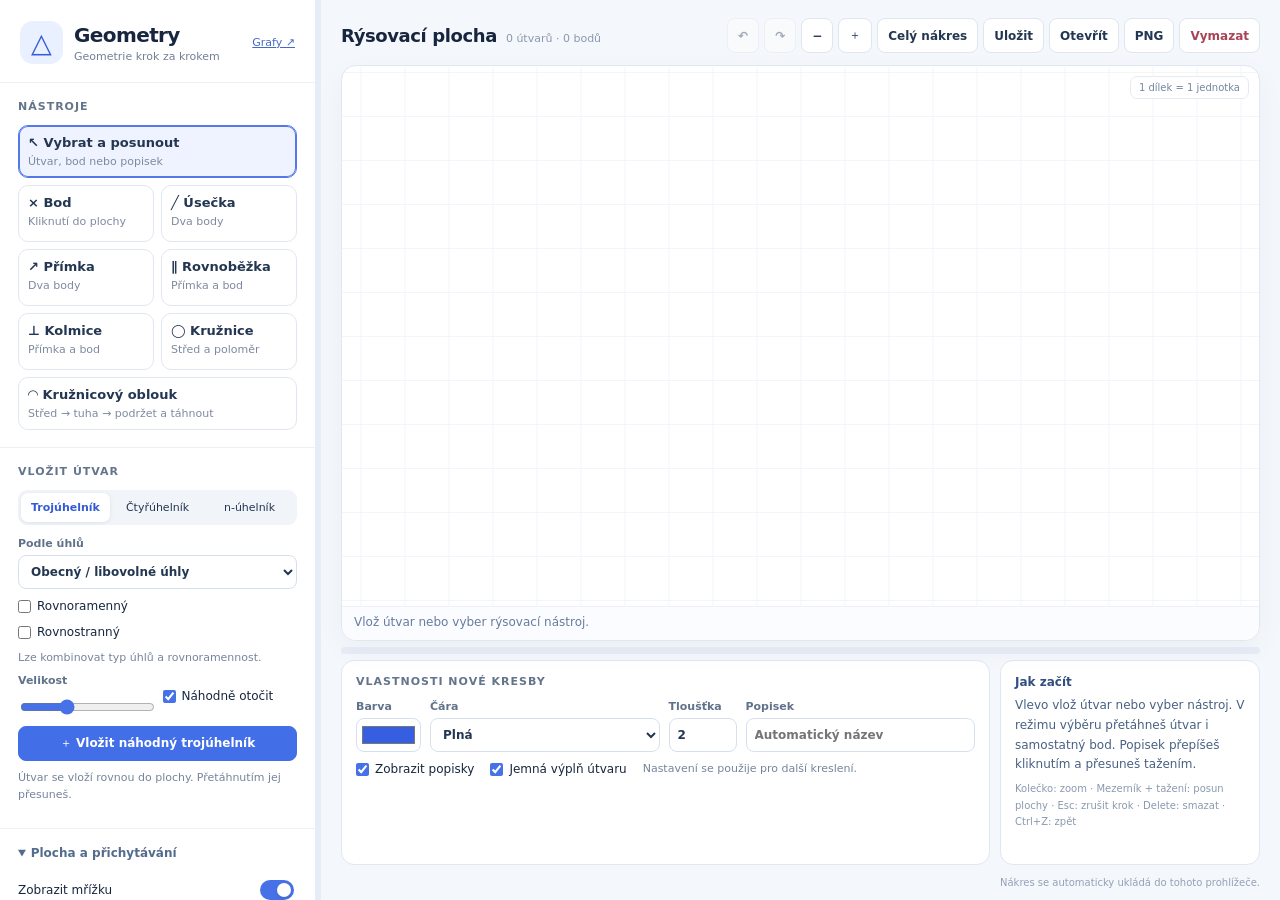
==== geometry/index.html @ 781edaae "Add Geometry drawing board with construction instruments and constrained shapes" ====
<!doctype html>
<html lang="cs">
<head>
  <meta charset="utf-8">
  <meta name="viewport" content="width=device-width, initial-scale=1, viewport-fit=cover">
  <meta name="theme-color" content="#f4f7fb">
  <title>Geometry – rýsovací plocha</title>
  <link rel="stylesheet" href="style.css">
</head>
<body>
<div id="app">
  <aside class="sidebar" aria-label="Rýsovací nástroje">
    <div class="brand"><div class="logo">△</div><div><h1>Geometry</h1><p>Geometrie krok za krokem</p></div><a href="../grafy/" title="Otevřít Grafy">Grafy ↗</a></div>
    <section class="section"><h2>Nástroje</h2>
      <div class="tools" id="tools">
        <button class="tool active wide" data-tool="select"><span>↖ Vybrat a posunout</span><small>Útvar, bod nebo popisek</small></button>
        <button class="tool" data-tool="point"><span>× Bod</span><small>Kliknutí do plochy</small></button>
        <button class="tool" data-tool="segment"><span>╱ Úsečka</span><small>Dva body</small></button>
        <button class="tool" data-tool="line"><span>↗ Přímka</span><small>Dva body</small></button>
        <button class="tool" data-tool="parallel"><span>∥ Rovnoběžka</span><small>Přímka a bod</small></button>
        <button class="tool" data-tool="perp"><span>⊥ Kolmice</span><small>Přímka a bod</small></button>
        <button class="tool" data-tool="circle"><span>◯ Kružnice</span><small>Střed a poloměr</small></button>
        <button class="tool wide" data-tool="arc"><span>◠ Kružnicový oblouk</span><small>Střed → tuha → podržet a táhnout</small></button>
      </div>
    </section>
    <section class="section"><h2>Vložit útvar</h2>
      <div class="tabs"><button data-family="triangle" class="active">Trojúhelník</button><button data-family="quad">Čtyřúhelník</button><button data-family="regular">n-úhelník</button></div>
      <div id="triangleOptions">
        <label class="field">Podle úhlů<select id="triangleAngle"><option value="any">Obecný / libovolné úhly</option><option value="acute">Ostroúhlý</option><option value="right">Pravoúhlý</option><option value="obtuse">Tupoúhlý</option></select></label>
        <label class="check"><input type="checkbox" id="isosceles"> Rovnoramenný</label>
        <label class="check"><input type="checkbox" id="equilateral"> Rovnostranný</label>
        <p class="hint" id="triangleHint">Lze kombinovat typ úhlů a rovnoramennost.</p>
      </div>
      <div id="quadOptions" hidden><label class="field">Typ čtyřúhelníku<select id="quadType"><option value="square">Čtverec</option><option value="rectangle">Obdélník</option><option value="parallelogram">Kosodélník</option><option value="rhombus">Kosočtverec</option><option value="kite">Deltoid</option><option value="trapezoid">Lichoběžník</option></select></label></div>
      <div id="regularOptions" hidden><label class="field">Počet vrcholů<input id="vertexCount" type="number" min="3" max="40" step="1" value="5"></label><p class="hint">Pravidelný mnohoúhelník, 3 až 40 vrcholů.</p></div>
      <div class="two"><label class="field">Velikost<input id="shapeScale" type="range" min="0.5" max="2" step="0.1" value="1"></label><label class="check"><input type="checkbox" id="rotateShape" checked> Náhodně otočit</label></div>
      <button id="insertShape" class="btn primary full">＋ Vložit náhodný trojúhelník</button>
      <p class="hint">Útvar se vloží rovnou do plochy. Přetáhnutím jej přesuneš.</p>
    </section>
    <details class="section" open><summary>Plocha a přichytávání</summary>
      <label class="toggle-row">Zobrazit mřížku<input class="toggle" id="showGrid" type="checkbox" checked></label>
      <label class="field inline">Velikost oka<input id="gridStep" type="number" min="0.1" max="10" step="0.1" value="1"></label>
      <label class="toggle-row">Přichytávat k mřížce<input class="toggle" id="snapGrid" type="checkbox" checked></label>
      <label class="toggle-row">K bodům a průsečíkům<input class="toggle" id="snapPoints" type="checkbox" checked></label>
      <label class="toggle-row">K dílům úseček<input class="toggle" id="snapParts" type="checkbox" checked></label>
      <div class="fractions" id="fractions"><label><input type="checkbox" value="2" checked> ½</label><label><input type="checkbox" value="3"> ⅓</label><label><input type="checkbox" value="4"> ¼</label><label><input type="checkbox" value="5"> ⅕</label><label><input type="checkbox" value="8"> ⅛</label></div>
      <label class="toggle-row">Pravítka a kružítko<input class="toggle" id="showInstruments" type="checkbox" checked></label>
      <label class="toggle-row">Automatické názvy konstrukcí<input class="toggle" id="autoNames" type="checkbox" checked></label>
      <p class="hint">Mřížku lze skrýt a přichytávání ponechat zapnuté. Při rýsování má existující bod přednost před mřížkou.</p>
    </details>
  </aside>
  <div class="splitter" id="sideSplitter" role="separator" aria-label="Šířka panelu" aria-orientation="vertical" tabindex="0"></div>
  <main class="workspace">
    <header class="topbar"><div><strong>Rýsovací plocha</strong><span class="muted" id="objectCount">Prázdná plocha</span></div><div class="actions"><button class="btn" id="undo" title="Zpět (Ctrl+Z)">↶</button><button class="btn" id="redo" title="Znovu (Ctrl+Y)">↷</button><button class="btn" id="zoomOut" title="Oddálit">−</button><button class="btn" id="zoomIn" title="Přiblížit">＋</button><button class="btn" id="fit">Celý nákres</button><button class="btn" id="save">Uložit</button><button class="btn" id="load">Otevřít</button><button class="btn" id="export">PNG</button><button class="btn danger" id="clear">Vymazat</button></div></header>
    <div class="plot-card"><div class="plot-shell" id="plotShell"><svg id="plot" xmlns="http://www.w3.org/2000/svg" role="img" aria-label="Interaktivní geometrická rýsovací plocha" tabindex="0"></svg><input id="inlineEdit" aria-label="Upravit popisek" hidden autocomplete="off"><div class="plot-coord" id="coords">1 dílek = 1 jednotka</div></div><div class="plot-status" id="status" role="status" aria-live="polite">Vlož útvar nebo vyber rýsovací nástroj.</div></div>
    <div class="bottom-splitter" id="bottomSplitter" role="separator" aria-label="Výška vlastností" aria-orientation="horizontal" tabindex="0"></div>
    <div class="bottom">
      <section class="properties"><div class="section-heading"><h2 id="selectionTitle">Vlastnosti nové kresby</h2><button class="btn small danger" id="delete" hidden>Smazat vybrané</button></div>
        <div class="property-grid"><label class="field">Barva<input id="color" type="color" value="#355fe0"></label><label class="field">Čára<select id="dash"><option value="solid">Plná</option><option value="dashed">Čárkovaná</option><option value="dashdot">Čerchovaná</option></select></label><label class="field">Tloušťka<input id="width" type="number" value="2" min="0.5" max="12" step="0.5"></label><label class="field">Popisek<input id="label" placeholder="Automatický název" maxlength="80" title="Dolní index zapíšeš podtržítkem, například t_a nebo S_a."></label></div>
        <div class="property-row"><label class="check"><input id="labelVisible" type="checkbox" checked> Zobrazit popisky</label><label class="check"><input id="fill" type="checkbox" checked> Jemná výplň útvaru</label><span id="selectionInfo" class="hint">Nastavení se použije pro další kreslení.</span></div>
        <div class="object-list" id="objectList" aria-label="Objekty na ploše"></div>
      </section>
      <aside class="help"><strong id="helpTitle">Jak začít</strong><p id="helpText">Vlevo vlož útvar nebo vyber nástroj. V režimu výběru přetáhneš útvar i samostatný bod. Popisek přepíšeš kliknutím a přesuneš tažením.</p><p class="keys">Kolečko: zoom · Mezerník + tažení: posun plochy · Esc: zrušit krok · Delete: smazat · Ctrl+Z: zpět</p><button class="btn small" id="cancel" hidden>Zrušit rozpracovanou konstrukci</button></aside>
    </div>
    <div class="footer-note">Nákres se automaticky ukládá do tohoto prohlížeče.</div>
  </main>
</div>
<input id="fileInput" type="file" accept="application/json,.json" hidden>
<dialog id="clearDialog"><h3>Vymazat celou plochu?</h3><p>Vymazání můžeš vrátit tlačítkem Zpět.</p><div class="actions"><button class="btn" id="clearCancel">Zrušit</button><button class="btn danger" id="clearConfirm">Vymazat</button></div></dialog>
<script src="core.js"></script><script src="app.js"></script>
</body>
</html>
---- geometry/style.css ----
:root{font-family:Inter,system-ui,-apple-system,"Segoe UI",Roboto,Arial,sans-serif;color:#17263e;background:#f4f7fb;font-synthesis:none}*{box-sizing:border-box}body{margin:0}button,input,select{font:inherit;color:#233652;color-scheme:light}button{cursor:pointer}button:disabled{opacity:.4;cursor:not-allowed}input,select{background:white}input[type=checkbox],input[type=range]{accent-color:#4772e7}a{color:#4569c4}#app{display:flex;height:100dvh;min-height:620px;overflow:hidden}.sidebar{width:var(--sidebar-width,315px);min-width:250px;background:#fff;overflow:auto;flex-shrink:0}.brand{padding:21px 20px 18px;border-bottom:1px solid #edf1f7;display:flex;align-items:center;gap:11px}.logo{display:grid;place-items:center;width:43px;height:43px;border-radius:13px;background:#e9f0ff;color:#345bd7;font-size:27px}.brand h1{margin:0;font-size:20px;letter-spacing:-.6px}.brand p{margin:3px 0 0;font-size:11px;color:#718096}.brand a{font-size:11px;margin-left:auto;white-space:nowrap}.section{padding:17px 18px;border-bottom:1px solid #edf1f7}h2{font-size:11px;letter-spacing:1px;text-transform:uppercase;color:#64758b;margin:0 0 12px;font-weight:780}.tools{display:grid;grid-template-columns:1fr 1fr;gap:7px}.tool{border:1px solid #e1e7f0;border-radius:10px;background:white;min-height:57px;padding:9px;display:flex;flex-direction:column;gap:5px;align-items:flex-start;text-align:left}.tool span{font-size:13px;font-weight:700}.tool small{font-size:11px;color:#7d8aa0}.tool:hover{background:#f8faff;border-color:#aebfe6}.tool.active{border-color:#5278ea;background:#eef3ff;box-shadow:inset 0 0 0 1px #5278ea}.wide{grid-column:1/-1}.tool.wide{min-height:48px}.tabs{display:flex;gap:3px;background:#f1f4f9;border-radius:9px;padding:3px;margin-bottom:12px}.tabs button{border:0;background:transparent;border-radius:7px;flex:1;padding:8px 2px;font-size:11px}.tabs button.active{background:white;color:#345bd7;box-shadow:0 1px 4px #102c5814;font-weight:700}.field{display:block;font-size:11px;color:#60728a;font-weight:650}.field input:not([type=range]),.field select{display:block;width:100%;margin-top:5px;border:1px solid #d6e0ec;padding:7px 8px;min-height:34px;border-radius:8px;font-size:12px}.field select{max-width:100%}.field input[type=color]{padding:3px;cursor:pointer}.field input[type=range]{width:100%;margin-top:12px}.check{display:flex;align-items:center;gap:6px;font-size:12px;line-height:1.5;margin:8px 0}.check input{margin:0}.check:has(input:disabled){opacity:.5}.hint{font-size:11px;color:#75849b;line-height:1.55;margin:8px 0}.two{display:grid;grid-template-columns:1fr 1fr;gap:10px;align-items:center}.btn{border:1px solid #dfe6ef;background:#fff;border-radius:8px;padding:8px 10px;font-size:12px;font-weight:650;min-height:34px}.btn:hover{border-color:#9db0cb;background:#f7faff}.btn.primary{background:#426ee8;color:white;border-color:#426ee8}.btn.danger{color:#a74457}.btn.small{font-size:11px;min-height:28px;padding:5px 8px}.full{width:100%;margin-top:8px}.toggle-row{display:flex;align-items:center;justify-content:space-between;gap:10px;padding:7px 0;font-size:12px}.toggle{appearance:none;cursor:pointer;width:34px;height:20px;border-radius:15px;background:#cad4e1;position:relative;flex-shrink:0}.toggle:before{content:"";position:absolute;top:3px;left:3px;background:white;width:14px;height:14px;border-radius:50%;box-shadow:0 1px 3px #0002}.toggle:checked{background:#4772e7}.toggle:checked:before{transform:translateX(14px)}.field.inline{display:flex;align-items:center;gap:15px}.field.inline input{width:75px;margin:0}.fractions{display:flex;justify-content:space-between;gap:3px;background:#f6f8fc;padding:7px;border-radius:8px;font-size:12px}.fractions label{display:flex;gap:2px;align-items:center}.fractions input{margin:0}summary{font-size:12px;font-weight:700;color:#536b8c;cursor:pointer;margin-bottom:10px}.workspace{flex:1;min-width:0;display:flex;flex-direction:column;padding:18px 20px 12px;gap:12px;overflow:hidden}.topbar{display:flex;align-items:center;justify-content:space-between;gap:9px;flex-wrap:wrap}.topbar strong{font-size:18px;letter-spacing:-.4px}.muted{color:#8a98ac;font-size:11px;margin-left:9px}.actions{display:flex;gap:5px;flex-wrap:wrap}.plot-card{flex:1;min-height:240px;position:relative;border:1px solid #dfe7f0;border-radius:15px;background:white;box-shadow:0 9px 30px #1c33550a;overflow:hidden;display:flex;flex-direction:column}.plot-shell{position:relative;flex:1;min-height:0;overflow:hidden}#plot{display:block;width:100%;height:100%;touch-action:none;cursor:crosshair;user-select:none}#plot.select{cursor:default}#plot [data-point]{cursor:grab}#plot [data-label]{cursor:move}#plot [data-edge],#plot [data-object]{cursor:pointer}#plot.pan,#plot.pan *{cursor:grab!important}#plot text{font-family:Cambria,Georgia,"Times New Roman",serif}.plot-status{background:#fbfcff;border-top:1px solid #edf1f7;padding:8px 12px;color:#667c9c;font-size:12px;min-height:34px}.plot-coord{position:absolute;right:10px;top:10px;pointer-events:none;background:#fffffff0;border:1px solid #e5eaf2;border-radius:7px;padding:5px 8px;color:#7385a0;font-size:10px}.bottom{display:flex;gap:10px;flex:0 0 var(--bottom-height,205px);min-height:145px;max-height:48vh}.properties,.help{background:white;border:1px solid #dfe7f0;border-radius:13px;padding:14px;overflow:auto}.properties{flex:1;min-width:0}.help{width:260px;flex-shrink:0;color:#486183}.help strong{display:block;font-size:12px;margin-bottom:7px;color:#304f80}.help p{font-size:12px;line-height:1.65;margin:6px 0}.help .keys{font-size:10px;color:#8a99af}.section-heading{display:flex;align-items:center;justify-content:space-between;gap:8px;margin-bottom:12px}.section-heading h2{margin:0}.property-grid{display:grid;grid-template-columns:65px 1fr 68px 1fr;gap:9px}.property-row{display:flex;align-items:center;gap:16px;flex-wrap:wrap}.property-row .hint{flex:1;min-width:110px}.object-list{display:flex;flex-wrap:wrap;gap:5px;margin-top:7px}.object-chip{font-size:11px;background:#f4f7fc;border:1px solid #e0e7f2;border-radius:6px;padding:5px 7px;color:#61738c;max-width:160px;overflow:hidden;text-overflow:ellipsis;white-space:nowrap}.object-chip.active{border-color:#6687e3;color:#3058bc;background:#edf3ff}.footer-note{font-size:10px;text-align:right;color:#94a1b5}.splitter{width:6px;flex:0 0 6px;background:#e7edf6;cursor:col-resize;touch-action:none}.splitter:hover,.bottom-splitter:hover{background:#87a4eb}.bottom-splitter{height:7px;flex:0 0 7px;background:#e7edf6;border-radius:5px;cursor:row-resize;touch-action:none;margin-top:-6px;margin-bottom:-6px}#inlineEdit{position:absolute;z-index:5;width:135px;max-width:80%;min-height:33px;padding:5px 8px;border:2px solid #5278ea;border-radius:7px;background:white;box-shadow:0 3px 16px #16387322;font-family:Cambria,Georgia,serif;font-size:17px;outline:0}dialog{border:1px solid #dce5f2;border-radius:16px;padding:23px;box-shadow:0 20px 80px #06172d38;max-width:calc(100% - 30px)}dialog::backdrop{background:#172d4d75}dialog h3{margin:0;font-size:18px}dialog p{font-size:12px;color:#72829a;margin:12px 0 18px}[hidden]{display:none!important}:focus-visible{outline:2px solid #426ee8;outline-offset:3px}
@media(max-width:1100px){.sidebar{width:280px}.workspace{padding:12px;gap:10px}.help{width:210px}.topbar strong{font-size:16px}.property-grid{grid-template-columns:55px 1fr 65px}.property-grid .field:last-child{grid-column:1/-1}.bottom{flex-basis:240px}}
@media(max-width:760px){#app{display:block;height:auto;min-height:100dvh;overflow:visible}.sidebar{width:auto!important;min-width:0;display:contents}.brand{padding:12px 15px}.brand p{display:none}.logo{height:34px;width:34px;font-size:23px}.brand h1{font-size:18px}.sidebar>.section{padding:12px 14px}.sidebar>.section:nth-child(2){position:sticky;top:0;z-index:3;background:#fff;box-shadow:0 3px 12px #17263e0a}.sidebar>.section:nth-child(2) h2{display:none}.tools{grid-template-columns:repeat(4,minmax(0,1fr));gap:5px}.tool,.tool.wide{grid-column:auto;min-height:42px;padding:7px 5px}.tool span{font-size:10px}.tool small{display:none}.sidebar>.section:nth-child(3){display:grid;grid-template-columns:1fr 1fr;gap:0 12px}.sidebar>.section:nth-child(3)>h2,.tabs{grid-column:1/-1}#triangleOptions,#quadOptions,#regularOptions{grid-column:1/-1}#triangleOptions{display:flex;gap:12px;align-items:center;flex-wrap:wrap}#triangleOptions .field{flex:1;min-width:160px}#triangleHint{width:100%;margin:0}.sidebar>.section:nth-child(3)>p{grid-column:1/-1}.sidebar details{margin:0}.toggle-row{display:inline-flex;width:calc(50% - 10px);margin-right:8px}.fractions{max-width:350px}.workspace{overflow:visible;padding:12px;gap:10px}.plot-card{height:58vh;min-height:360px;flex:none}.bottom{flex:none;min-height:0;max-height:none;flex-direction:column}.help{width:100%}.property-grid{grid-template-columns:55px 1fr 65px 1fr}.property-grid .field:last-child{grid-column:auto}.splitter,.bottom-splitter{display:none}.topbar .muted{display:none}.topbar .btn{padding:6px 8px;font-size:11px;min-height:30px}.footer-note{margin-top:8px}}
@media(max-width:430px){.property-grid{grid-template-columns:55px 1fr 65px}.property-grid .field:last-child{grid-column:1/-1}.toggle-row{width:100%;margin-right:0}.plot-status{font-size:11px}.property-row{gap:3px 12px}.section>.two{grid-column:1/-1}}
@media(max-width:760px){#app{display:flex;flex-direction:column}.workspace{display:contents}.brand{order:0}.sidebar>.section:nth-child(2){order:1}.sidebar>.section:nth-child(3){order:2}.topbar{order:3;margin:12px}.plot-card{order:4;margin:0 12px}.bottom{order:5;margin:12px}.sidebar>details{order:6}.footer-note{order:7;padding:0 12px 12px}}
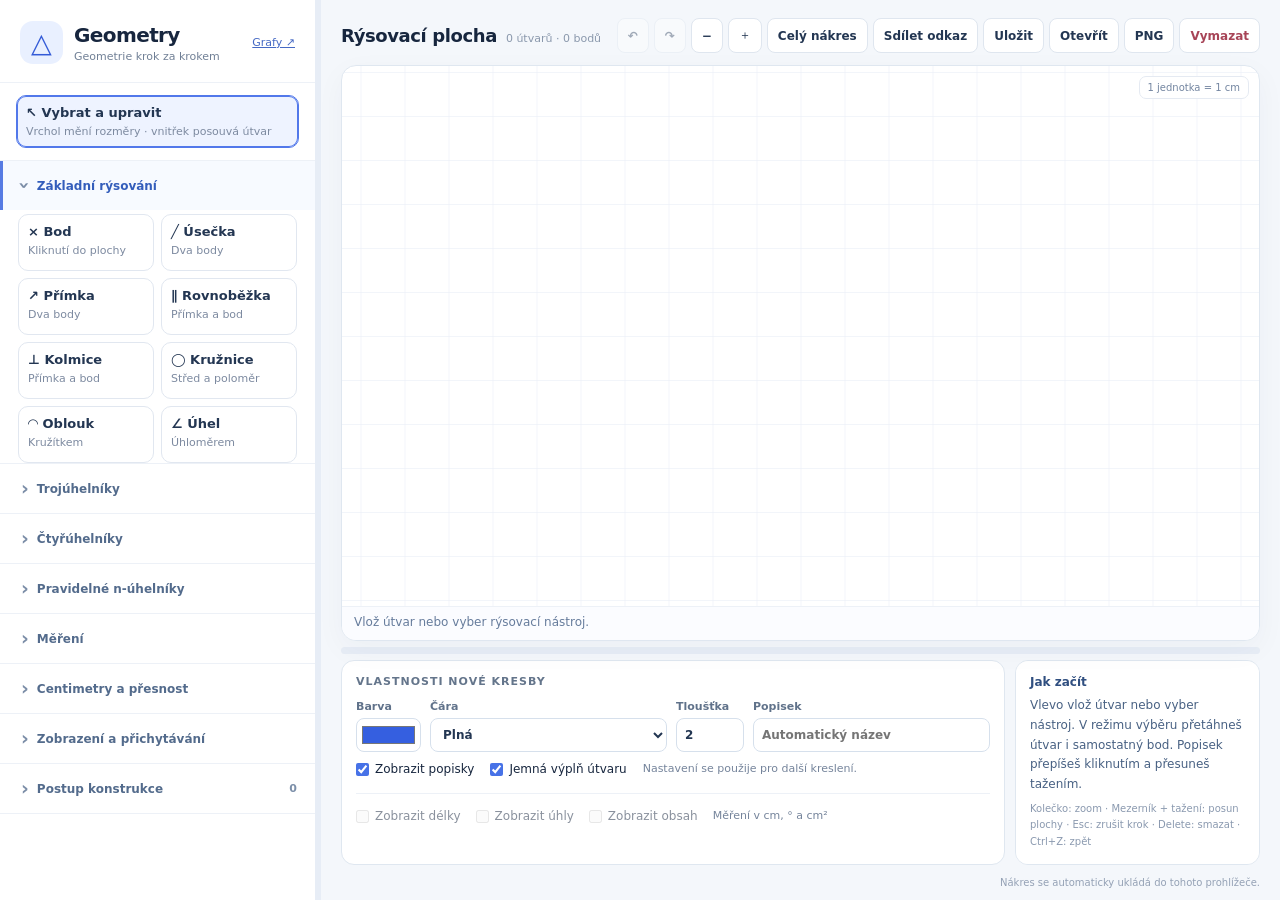
==== commit 60a0c48c: "Expand Geometry with collapsible tools, constrained resizing, protractor, measurements and shareable" ====
--- a/geometry/index.html
+++ b/geometry/index.html
@@ -5,59 +5,39 @@
   <meta name="viewport" content="width=device-width, initial-scale=1, viewport-fit=cover">
   <meta name="theme-color" content="#f4f7fb">
   <title>Geometry – rýsovací plocha</title>
-  <link rel="stylesheet" href="style.css">
+  <link rel="stylesheet" href="style.css?v=2">
 </head>
 <body>
 <div id="app">
   <aside class="sidebar" aria-label="Rýsovací nástroje">
     <div class="brand"><div class="logo">△</div><div><h1>Geometry</h1><p>Geometrie krok za krokem</p></div><a href="../grafy/" title="Otevřít Grafy">Grafy ↗</a></div>
-    <section class="section"><h2>Nástroje</h2>
-      <div class="tools" id="tools">
-        <button class="tool active wide" data-tool="select"><span>↖ Vybrat a posunout</span><small>Útvar, bod nebo popisek</small></button>
-        <button class="tool" data-tool="point"><span>× Bod</span><small>Kliknutí do plochy</small></button>
-        <button class="tool" data-tool="segment"><span>╱ Úsečka</span><small>Dva body</small></button>
-        <button class="tool" data-tool="line"><span>↗ Přímka</span><small>Dva body</small></button>
-        <button class="tool" data-tool="parallel"><span>∥ Rovnoběžka</span><small>Přímka a bod</small></button>
-        <button class="tool" data-tool="perp"><span>⊥ Kolmice</span><small>Přímka a bod</small></button>
-        <button class="tool" data-tool="circle"><span>◯ Kružnice</span><small>Střed a poloměr</small></button>
-        <button class="tool wide" data-tool="arc"><span>◠ Kružnicový oblouk</span><small>Střed → tuha → podržet a táhnout</small></button>
-      </div>
-    </section>
-    <section class="section"><h2>Vložit útvar</h2>
-      <div class="tabs"><button data-family="triangle" class="active">Trojúhelník</button><button data-family="quad">Čtyřúhelník</button><button data-family="regular">n-úhelník</button></div>
-      <div id="triangleOptions">
-        <label class="field">Podle úhlů<select id="triangleAngle"><option value="any">Obecný / libovolné úhly</option><option value="acute">Ostroúhlý</option><option value="right">Pravoúhlý</option><option value="obtuse">Tupoúhlý</option></select></label>
-        <label class="check"><input type="checkbox" id="isosceles"> Rovnoramenný</label>
-        <label class="check"><input type="checkbox" id="equilateral"> Rovnostranný</label>
-        <p class="hint" id="triangleHint">Lze kombinovat typ úhlů a rovnoramennost.</p>
-      </div>
-      <div id="quadOptions" hidden><label class="field">Typ čtyřúhelníku<select id="quadType"><option value="square">Čtverec</option><option value="rectangle">Obdélník</option><option value="parallelogram">Kosodélník</option><option value="rhombus">Kosočtverec</option><option value="kite">Deltoid</option><option value="trapezoid">Lichoběžník</option></select></label></div>
-      <div id="regularOptions" hidden><label class="field">Počet vrcholů<input id="vertexCount" type="number" min="3" max="40" step="1" value="5"></label><p class="hint">Pravidelný mnohoúhelník, 3 až 40 vrcholů.</p></div>
-      <div class="two"><label class="field">Velikost<input id="shapeScale" type="range" min="0.5" max="2" step="0.1" value="1"></label><label class="check"><input type="checkbox" id="rotateShape" checked> Náhodně otočit</label></div>
-      <button id="insertShape" class="btn primary full">＋ Vložit náhodný trojúhelník</button>
-      <p class="hint">Útvar se vloží rovnou do plochy. Přetáhnutím jej přesuneš.</p>
-    </section>
-    <details class="section" open><summary>Plocha a přichytávání</summary>
-      <label class="toggle-row">Zobrazit mřížku<input class="toggle" id="showGrid" type="checkbox" checked></label>
-      <label class="field inline">Velikost oka<input id="gridStep" type="number" min="0.1" max="10" step="0.1" value="1"></label>
-      <label class="toggle-row">Přichytávat k mřížce<input class="toggle" id="snapGrid" type="checkbox" checked></label>
-      <label class="toggle-row">K bodům a průsečíkům<input class="toggle" id="snapPoints" type="checkbox" checked></label>
-      <label class="toggle-row">K dílům úseček<input class="toggle" id="snapParts" type="checkbox" checked></label>
-      <div class="fractions" id="fractions"><label><input type="checkbox" value="2" checked> ½</label><label><input type="checkbox" value="3"> ⅓</label><label><input type="checkbox" value="4"> ¼</label><label><input type="checkbox" value="5"> ⅕</label><label><input type="checkbox" value="8"> ⅛</label></div>
-      <label class="toggle-row">Pravítka a kružítko<input class="toggle" id="showInstruments" type="checkbox" checked></label>
-      <label class="toggle-row">Automatické názvy konstrukcí<input class="toggle" id="autoNames" type="checkbox" checked></label>
-      <p class="hint">Mřížku lze skrýt a přichytávání ponechat zapnuté. Při rýsování má existující bod přednost před mřížkou.</p>
-    </details>
+    <div class="section select-section"><button class="tool active wide full" data-tool="select"><span>↖ Vybrat a upravit</span><small>Vrchol mění rozměry · vnitřek posouvá útvar</small></button></div>
+    <details class="section accordion" id="basicSection" open><summary>Základní rýsování</summary><div class="tools" id="tools">
+      <button class="tool" data-tool="point"><span>× Bod</span><small>Kliknutí do plochy</small></button><button class="tool" data-tool="segment"><span>╱ Úsečka</span><small>Dva body</small></button>
+      <button class="tool" data-tool="line"><span>↗ Přímka</span><small>Dva body</small></button><button class="tool" data-tool="parallel"><span>∥ Rovnoběžka</span><small>Přímka a bod</small></button>
+      <button class="tool" data-tool="perp"><span>⊥ Kolmice</span><small>Přímka a bod</small></button><button class="tool" data-tool="circle"><span>◯ Kružnice</span><small>Střed a poloměr</small></button>
+      <button class="tool" data-tool="arc"><span>◠ Oblouk</span><small>Kružítkem</small></button><button class="tool" data-tool="angle"><span>∠ Úhel</span><small>Úhloměrem</small></button>
+    </div><div id="segmentOptions" class="tool-options" hidden><label class="field">Délka úsečky<select id="segmentMode"><option value="free">Volná – délku volím myší</option><option value="fixed">Pevná – zadám počet cm</option></select></label><label class="field" id="segmentLengthField" hidden>Pevná délka (cm)<input id="segmentLength" type="number" min="0.1" max="1000" step="0.1" value="5"></label></div>
+    <div id="angleOptions" class="tool-options" hidden><label class="check"><input type="checkbox" id="angleFixed"> Zadat přesnou velikost úhlu</label><label class="field">Velikost úhlu (°)<input id="angleValue" type="number" min="0" max="180" step="1" value="60"></label><label class="field">Strana úhloměru<select id="angleSide"><option value="-1">Nad prvním ramenem</option><option value="1">Pod prvním ramenem</option></select></label></div></details>
+    <details class="section accordion" id="triangleSection"><summary>Trojúhelníky</summary><div id="triangleOptions"><label class="field">Podle úhlů<select id="triangleAngle"><option value="any">Obecný / libovolné úhly</option><option value="acute">Ostroúhlý</option><option value="right">Pravoúhlý</option><option value="obtuse">Tupoúhlý</option></select></label><label class="check"><input type="checkbox" id="isosceles"> Rovnoramenný</label><label class="check"><input type="checkbox" id="equilateral"> Rovnostranný</label><p class="hint" id="triangleHint">Lze kombinovat typ úhlů a rovnoramennost.</p></div><button id="insertShape" data-insert="triangle" class="btn primary full">＋ Vložit trojúhelník</button></details>
+    <details class="section accordion" id="quadSection"><summary>Čtyřúhelníky</summary><label class="field">Typ čtyřúhelníku<select id="quadType"><option value="square">Čtverec</option><option value="rectangle">Obdélník</option><option value="parallelogram">Kosodélník</option><option value="rhombus">Kosočtverec</option><option value="kite">Deltoid</option></select></label><button data-insert="quad" class="btn primary full">＋ Vložit čtyřúhelník</button><details class="nested" id="trapezoidSection"><summary>Lichoběžníky</summary><label class="field">Typ lichoběžníku<select id="trapezoidType"><option value="trapezoid">Obecný lichoběžník</option><option value="trapezoid-isosceles">Rovnoramenný lichoběžník</option><option value="trapezoid-right">Pravoúhlý lichoběžník</option></select></label><button data-insert="trapezoid" class="btn primary full">＋ Vložit lichoběžník</button></details></details>
+    <details class="section accordion" id="regularSection"><summary>Pravidelné n-úhelníky</summary><label class="field">Počet vrcholů<input id="vertexCount" type="number" min="3" max="40" step="1" value="5"></label><button data-insert="regular" class="btn primary full">＋ Vložit pravidelný n-úhelník</button></details>
+    <details class="section accordion" id="measureSection"><summary>Měření</summary><div class="tools"><button class="tool" data-tool="measureLength"><span>↔ Délka</span><small>Úsečka nebo dva body</small></button><button class="tool" data-tool="measureAngle"><span>∠ Velikost úhlu</span><small>Tři body: A, vrchol, B</small></button><button class="tool wide" data-tool="measureArea"><span>▱ Obsah</span><small>Klikni na uzavřený útvar</small></button></div></details>
+    <details class="section accordion" id="precisionSection"><summary>Centimetry a přesnost</summary><p class="hint">1 jednotka nákresu = 1 cm. Velikost na obrazovce závisí na přiblížení.</p><label class="field">Velikost oka mřížky<select id="gridStep"><option value="0.1">1 mm (0,1 cm)</option><option value="0.5">5 mm (0,5 cm)</option><option value="1" selected>1 cm</option><option value="2">2 cm</option><option value="5">5 cm</option></select></label><label class="check"><input id="snapLength" type="checkbox" checked> Délku při kreslení zaokrouhlovat</label><p class="hint">Existující bod nebo mřížka má přednost. Pro krok délky při volném tažení vypni přichytávání k mřížce.</p><label class="field">Krok délky<select id="lengthStep"><option value="0.1">1 mm</option><option value="0.5">5 mm</option><option value="1">1 cm</option></select></label><label class="field">Krok úhloměru<select id="angleStep"><option value="1">1°</option><option value="5">5°</option><option value="10">10°</option><option value="15">15°</option></select></label><div class="two"><label class="field">Počáteční velikost útvaru<input id="shapeScale" type="range" min="0.5" max="2" step="0.1" value="1"></label><label class="check"><input type="checkbox" id="rotateShape" checked> Náhodně otočit</label></div></details>
+    <details class="section accordion" id="displaySection"><summary>Zobrazení a přichytávání</summary><label class="toggle-row">Zobrazit mřížku<input class="toggle" id="showGrid" type="checkbox" checked></label><label class="toggle-row">Přichytávat k mřížce<input class="toggle" id="snapGrid" type="checkbox" checked></label><label class="toggle-row">K bodům a průsečíkům<input class="toggle" id="snapPoints" type="checkbox" checked></label><label class="toggle-row">K dílům úseček<input class="toggle" id="snapParts" type="checkbox" checked></label><div class="fractions" id="fractions"><label><input type="checkbox" value="2" checked> ½</label><label><input type="checkbox" value="3"> ⅓</label><label><input type="checkbox" value="4"> ¼</label><label><input type="checkbox" value="5"> ⅕</label><label><input type="checkbox" value="8"> ⅛</label></div><label class="toggle-row">Pravítka, úhloměr a kružítko<input class="toggle" id="showInstruments" type="checkbox" checked></label><label class="toggle-row">Automatické názvy konstrukcí<input class="toggle" id="autoNames" type="checkbox" checked></label></details>
+    <details class="section accordion" id="constructionSection"><summary>Postup konstrukce <span id="stepCount">0</span></summary><div class="replay-controls"><button class="btn" id="replayStart" title="Na začátek">|◀</button><button class="btn" id="replayPrev" title="Předchozí krok">◀</button><output id="replayPosition">0 / 0</output><button class="btn" id="replayNext" title="Další krok">▶</button><button class="btn" id="replayEnd" title="Všechny kroky">▶|</button></div><button class="btn full" id="replayEdit" hidden>Upravit celý nákres</button><ol id="constructionSteps" class="construction-steps"></ol><p class="hint" id="constructionHint">Kroky se ukládají automaticky při rýsování.</p><button class="btn full" id="shareSteps">Sdílet postup odkazem</button></details>
   </aside>
   <div class="splitter" id="sideSplitter" role="separator" aria-label="Šířka panelu" aria-orientation="vertical" tabindex="0"></div>
   <main class="workspace">
-    <header class="topbar"><div><strong>Rýsovací plocha</strong><span class="muted" id="objectCount">Prázdná plocha</span></div><div class="actions"><button class="btn" id="undo" title="Zpět (Ctrl+Z)">↶</button><button class="btn" id="redo" title="Znovu (Ctrl+Y)">↷</button><button class="btn" id="zoomOut" title="Oddálit">−</button><button class="btn" id="zoomIn" title="Přiblížit">＋</button><button class="btn" id="fit">Celý nákres</button><button class="btn" id="save">Uložit</button><button class="btn" id="load">Otevřít</button><button class="btn" id="export">PNG</button><button class="btn danger" id="clear">Vymazat</button></div></header>
-    <div class="plot-card"><div class="plot-shell" id="plotShell"><svg id="plot" xmlns="http://www.w3.org/2000/svg" role="img" aria-label="Interaktivní geometrická rýsovací plocha" tabindex="0"></svg><input id="inlineEdit" aria-label="Upravit popisek" hidden autocomplete="off"><div class="plot-coord" id="coords">1 dílek = 1 jednotka</div></div><div class="plot-status" id="status" role="status" aria-live="polite">Vlož útvar nebo vyber rýsovací nástroj.</div></div>
+    <header class="topbar"><div><strong>Rýsovací plocha</strong><span class="muted" id="objectCount">Prázdná plocha</span></div><div class="actions"><button class="btn" id="undo" title="Zpět (Ctrl+Z)">↶</button><button class="btn" id="redo" title="Znovu (Ctrl+Y)">↷</button><button class="btn" id="zoomOut" title="Oddálit">−</button><button class="btn" id="zoomIn" title="Přiblížit">＋</button><button class="btn" id="fit">Celý nákres</button><button class="btn" id="share">Sdílet odkaz</button><button class="btn" id="save">Uložit</button><button class="btn" id="load">Otevřít</button><button class="btn" id="export">PNG</button><button class="btn danger" id="clear">Vymazat</button></div></header>
+    <div class="plot-card"><div class="plot-shell" id="plotShell"><svg id="plot" xmlns="http://www.w3.org/2000/svg" role="img" aria-label="Interaktivní geometrická rýsovací plocha" tabindex="0"></svg><input id="inlineEdit" aria-label="Upravit popisek" hidden autocomplete="off"><div class="plot-coord" id="coords">1 jednotka = 1 cm</div></div><div class="plot-status" id="status" role="status" aria-live="polite">Vlož útvar nebo vyber rýsovací nástroj.</div></div>
     <div class="bottom-splitter" id="bottomSplitter" role="separator" aria-label="Výška vlastností" aria-orientation="horizontal" tabindex="0"></div>
     <div class="bottom">
       <section class="properties"><div class="section-heading"><h2 id="selectionTitle">Vlastnosti nové kresby</h2><button class="btn small danger" id="delete" hidden>Smazat vybrané</button></div>
         <div class="property-grid"><label class="field">Barva<input id="color" type="color" value="#355fe0"></label><label class="field">Čára<select id="dash"><option value="solid">Plná</option><option value="dashed">Čárkovaná</option><option value="dashdot">Čerchovaná</option></select></label><label class="field">Tloušťka<input id="width" type="number" value="2" min="0.5" max="12" step="0.5"></label><label class="field">Popisek<input id="label" placeholder="Automatický název" maxlength="80" title="Dolní index zapíšeš podtržítkem, například t_a nebo S_a."></label></div>
         <div class="property-row"><label class="check"><input id="labelVisible" type="checkbox" checked> Zobrazit popisky</label><label class="check"><input id="fill" type="checkbox" checked> Jemná výplň útvaru</label><span id="selectionInfo" class="hint">Nastavení se použije pro další kreslení.</span></div>
+        <div class="dimension-settings"><label class="check"><input id="showLengths" type="checkbox"> Zobrazit délky</label><label class="check"><input id="showAngles" type="checkbox"> Zobrazit úhly</label><label class="check"><input id="showArea" type="checkbox"> Zobrazit obsah</label><span class="hint" id="measurementSummary"></span></div>
+        <div class="fixed-length-settings" id="fixedLengthSettings" hidden><label class="check"><input type="checkbox" id="lockLength"> Pevná délka</label><label class="field inline">Délka (cm)<input type="number" id="objectLength" min="0.1" max="1000" step="0.1"></label></div>
         <div class="object-list" id="objectList" aria-label="Objekty na ploše"></div>
       </section>
       <aside class="help"><strong id="helpTitle">Jak začít</strong><p id="helpText">Vlevo vlož útvar nebo vyber nástroj. V režimu výběru přetáhneš útvar i samostatný bod. Popisek přepíšeš kliknutím a přesuneš tažením.</p><p class="keys">Kolečko: zoom · Mezerník + tažení: posun plochy · Esc: zrušit krok · Delete: smazat · Ctrl+Z: zpět</p><button class="btn small" id="cancel" hidden>Zrušit rozpracovanou konstrukci</button></aside>
@@ -67,6 +47,7 @@
 </div>
 <input id="fileInput" type="file" accept="application/json,.json" hidden>
 <dialog id="clearDialog"><h3>Vymazat celou plochu?</h3><p>Vymazání můžeš vrátit tlačítkem Zpět.</p><div class="actions"><button class="btn" id="clearCancel">Zrušit</button><button class="btn danger" id="clearConfirm">Vymazat</button></div></dialog>
-<script src="core.js"></script><script src="app.js"></script>
+<dialog id="shareDialog"><h3>Sdílet nákres a postup</h3><p>Odkaz obsahuje celý nákres i kroky konstrukce. Po otevření lze postup procházet po jednotlivých krocích.</p><textarea id="shareUrl" aria-label="Odkaz na nákres" readonly rows="4"></textarea><p class="hint" id="shareInfo"></p><div class="actions"><button class="btn primary" id="copyShare">Zkopírovat odkaz</button><button class="btn" id="closeShare">Zavřít</button></div></dialog>
+<script src="core.js?v=2"></script><script src="advanced.js?v=2"></script><script src="app.js?v=2"></script>
 </body>
 </html>
--- a/geometry/style.css
+++ b/geometry/style.css
@@ -3,3 +3,6 @@
 @media(max-width:760px){#app{display:block;height:auto;min-height:100dvh;overflow:visible}.sidebar{width:auto!important;min-width:0;display:contents}.brand{padding:12px 15px}.brand p{display:none}.logo{height:34px;width:34px;font-size:23px}.brand h1{font-size:18px}.sidebar>.section{padding:12px 14px}.sidebar>.section:nth-child(2){position:sticky;top:0;z-index:3;background:#fff;box-shadow:0 3px 12px #17263e0a}.sidebar>.section:nth-child(2) h2{display:none}.tools{grid-template-columns:repeat(4,minmax(0,1fr));gap:5px}.tool,.tool.wide{grid-column:auto;min-height:42px;padding:7px 5px}.tool span{font-size:10px}.tool small{display:none}.sidebar>.section:nth-child(3){display:grid;grid-template-columns:1fr 1fr;gap:0 12px}.sidebar>.section:nth-child(3)>h2,.tabs{grid-column:1/-1}#triangleOptions,#quadOptions,#regularOptions{grid-column:1/-1}#triangleOptions{display:flex;gap:12px;align-items:center;flex-wrap:wrap}#triangleOptions .field{flex:1;min-width:160px}#triangleHint{width:100%;margin:0}.sidebar>.section:nth-child(3)>p{grid-column:1/-1}.sidebar details{margin:0}.toggle-row{display:inline-flex;width:calc(50% - 10px);margin-right:8px}.fractions{max-width:350px}.workspace{overflow:visible;padding:12px;gap:10px}.plot-card{height:58vh;min-height:360px;flex:none}.bottom{flex:none;min-height:0;max-height:none;flex-direction:column}.help{width:100%}.property-grid{grid-template-columns:55px 1fr 65px 1fr}.property-grid .field:last-child{grid-column:auto}.splitter,.bottom-splitter{display:none}.topbar .muted{display:none}.topbar .btn{padding:6px 8px;font-size:11px;min-height:30px}.footer-note{margin-top:8px}}
 @media(max-width:430px){.property-grid{grid-template-columns:55px 1fr 65px}.property-grid .field:last-child{grid-column:1/-1}.toggle-row{width:100%;margin-right:0}.plot-status{font-size:11px}.property-row{gap:3px 12px}.section>.two{grid-column:1/-1}}
 @media(max-width:760px){#app{display:flex;flex-direction:column}.workspace{display:contents}.brand{order:0}.sidebar>.section:nth-child(2){order:1}.sidebar>.section:nth-child(3){order:2}.topbar{order:3;margin:12px}.plot-card{order:4;margin:0 12px}.bottom{order:5;margin:12px}.sidebar>details{order:6}.footer-note{order:7;padding:0 12px 12px}}
+/* Collapsible classroom tools and construction playback. */
+.sidebar .section.accordion{display:block;padding:0!important;position:static;box-shadow:none}.accordion>summary{padding:15px 18px;margin:0;font-size:12px;display:flex;align-items:center;gap:8px;list-style:none;border-left:3px solid transparent}.accordion>summary:before{content:'›';font-size:19px;line-height:1;color:#7b8da7}.accordion[open]>summary:before{transform:rotate(90deg)}.accordion[open]>summary{color:#335dbb;border-left-color:#577be3;background:#f7faff}.accordion>summary::-webkit-details-marker{display:none}.accordion>summary~*{margin-left:18px;margin-right:18px}.accordion>summary~*:last-child{margin-bottom:16px}.accordion .tools{margin-top:4px}.accordion .full{width:calc(100% - 36px)}.accordion .nested{padding:12px 0 0;border-top:1px solid #edf1f7;margin-top:16px}.nested .full{width:100%}.select-section{padding:12px 16px!important}.select-section .full{margin:0}.accordion .field{margin-top:10px}.tool-options{padding-top:12px;border-top:1px solid #e5ebf4;margin-top:12px}.dimension-settings,.fixed-length-settings{display:flex;gap:5px 15px;align-items:center;flex-wrap:wrap;border-top:1px solid #edf1f7;margin-top:7px;padding-top:5px}.dimension-settings .hint{flex:1;min-width:140px}.fixed-length-settings input[type=number]{width:90px}.replay-controls{display:flex;align-items:center;justify-content:space-between;gap:4px;margin-top:12px}.replay-controls .btn{padding:5px 8px;min-width:32px}.replay-controls output{font-size:12px;white-space:nowrap;font-variant-numeric:tabular-nums;color:#6f819a}.construction-steps{padding-left:23px;font:13px/1.6 Cambria,Georgia,serif;max-height:300px;overflow:auto}.construction-steps li{margin-bottom:6px}.construction-steps button{background:transparent;border:0;color:#58718f;text-align:left;font:inherit;padding:3px 5px;border-radius:5px;width:100%}.construction-steps button.active{background:#eaf1ff;color:#244db3}.construction-steps button.future{opacity:.45}.construction-steps button:hover{background:#f1f5fc}#stepCount{margin-left:auto;color:#7c8fa9;font-size:11px}#shareDialog{width:min(560px,calc(100% - 30px))}#shareUrl{width:100%;resize:vertical;padding:10px;border:1px solid #d5dfed;border-radius:8px;background:#f8faff;font:11px/1.5 ui-monospace,monospace;color:#314b73}#plot [data-point]{cursor:crosshair}#plot [data-resize]{cursor:nwse-resize}.help{width:245px}.property-row .hint{min-width:100px}
+@media(max-width:760px){.sidebar{display:block;width:100%!important;order:0}.brand{order:initial}.sidebar .section{order:initial}.sidebar>.section:nth-child(2){position:static;box-shadow:none}.sidebar .select-section .tool{width:100%;display:flex;min-height:36px}.sidebar .tools{grid-template-columns:repeat(4,minmax(0,1fr))}.sidebar .section:nth-child(3){display:block}.sidebar .accordion>summary{padding:10px 14px}.sidebar .accordion>summary~*{margin-left:14px;margin-right:14px}.sidebar .accordion .full{width:calc(100% - 28px)}.sidebar .nested .full{width:100%}.sidebar #triangleOptions{display:block}.sidebar .toggle-row{display:flex;width:auto;margin-right:14px}.sidebar .two{display:grid}.topbar{order:1}.plot-card{order:2}.bottom{order:3}.footer-note{order:4}.dimension-settings{gap:1px 12px}}
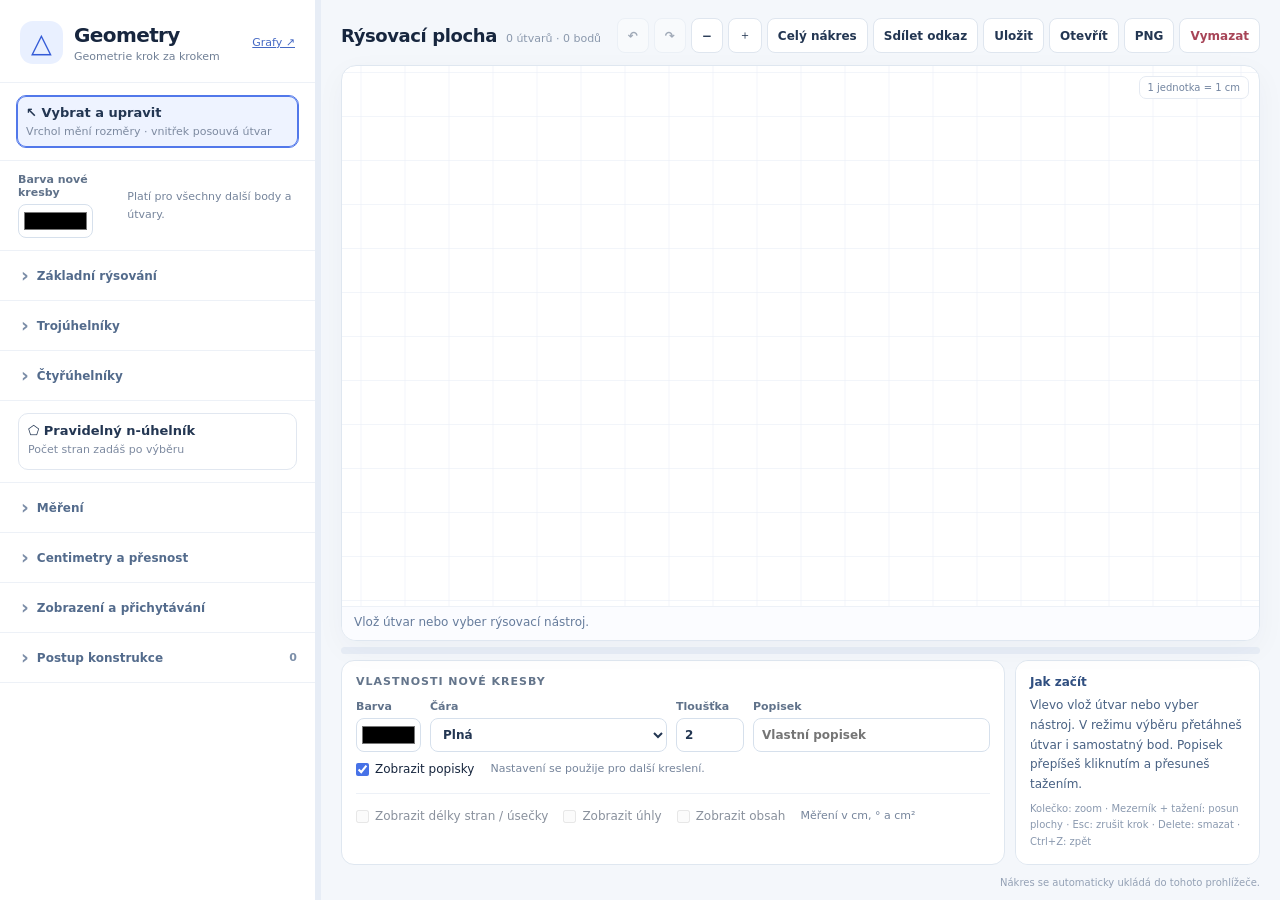
==== commit 77efde28: "Refine Geometry placement, persistent drawing colour and exact shape dimensions" ====
--- a/geometry/index.html
+++ b/geometry/index.html
@@ -5,40 +5,50 @@
   <meta name="viewport" content="width=device-width, initial-scale=1, viewport-fit=cover">
   <meta name="theme-color" content="#f4f7fb">
   <title>Geometry – rýsovací plocha</title>
-  <link rel="stylesheet" href="style.css?v=2">
+  <link rel="stylesheet" href="style.css?v=3">
 </head>
 <body>
 <div id="app">
   <aside class="sidebar" aria-label="Rýsovací nástroje">
     <div class="brand"><div class="logo">△</div><div><h1>Geometry</h1><p>Geometrie krok za krokem</p></div><a href="../grafy/" title="Otevřít Grafy">Grafy ↗</a></div>
     <div class="section select-section"><button class="tool active wide full" data-tool="select"><span>↖ Vybrat a upravit</span><small>Vrchol mění rozměry · vnitřek posouvá útvar</small></button></div>
-    <details class="section accordion" id="basicSection" open><summary>Základní rýsování</summary><div class="tools" id="tools">
+    <section class="section drawing-defaults"><label class="field">Barva nové kresby<input id="newColor" type="color" value="#000000"></label><span class="hint">Platí pro všechny další body a útvary.</span></section>
+    <details class="section accordion" id="basicSection"><summary>Základní rýsování</summary><div class="tools" id="tools">
       <button class="tool" data-tool="point"><span>× Bod</span><small>Kliknutí do plochy</small></button><button class="tool" data-tool="segment"><span>╱ Úsečka</span><small>Dva body</small></button>
       <button class="tool" data-tool="line"><span>↗ Přímka</span><small>Dva body</small></button><button class="tool" data-tool="parallel"><span>∥ Rovnoběžka</span><small>Přímka a bod</small></button>
       <button class="tool" data-tool="perp"><span>⊥ Kolmice</span><small>Přímka a bod</small></button><button class="tool" data-tool="circle"><span>◯ Kružnice</span><small>Střed a poloměr</small></button>
       <button class="tool" data-tool="arc"><span>◠ Oblouk</span><small>Kružítkem</small></button><button class="tool" data-tool="angle"><span>∠ Úhel</span><small>Úhloměrem</small></button>
     </div><div id="segmentOptions" class="tool-options" hidden><label class="field">Délka úsečky<select id="segmentMode"><option value="free">Volná – délku volím myší</option><option value="fixed">Pevná – zadám počet cm</option></select></label><label class="field" id="segmentLengthField" hidden>Pevná délka (cm)<input id="segmentLength" type="number" min="0.1" max="1000" step="0.1" value="5"></label></div>
     <div id="angleOptions" class="tool-options" hidden><label class="check"><input type="checkbox" id="angleFixed"> Zadat přesnou velikost úhlu</label><label class="field">Velikost úhlu (°)<input id="angleValue" type="number" min="0" max="180" step="1" value="60"></label><label class="field">Strana úhloměru<select id="angleSide"><option value="-1">Nad prvním ramenem</option><option value="1">Pod prvním ramenem</option></select></label></div></details>
-    <details class="section accordion" id="triangleSection"><summary>Trojúhelníky</summary><div id="triangleOptions"><label class="field">Podle úhlů<select id="triangleAngle"><option value="any">Obecný / libovolné úhly</option><option value="acute">Ostroúhlý</option><option value="right">Pravoúhlý</option><option value="obtuse">Tupoúhlý</option></select></label><label class="check"><input type="checkbox" id="isosceles"> Rovnoramenný</label><label class="check"><input type="checkbox" id="equilateral"> Rovnostranný</label><p class="hint" id="triangleHint">Lze kombinovat typ úhlů a rovnoramennost.</p></div><button id="insertShape" data-insert="triangle" class="btn primary full">＋ Vložit trojúhelník</button></details>
-    <details class="section accordion" id="quadSection"><summary>Čtyřúhelníky</summary><label class="field">Typ čtyřúhelníku<select id="quadType"><option value="square">Čtverec</option><option value="rectangle">Obdélník</option><option value="parallelogram">Kosodélník</option><option value="rhombus">Kosočtverec</option><option value="kite">Deltoid</option></select></label><button data-insert="quad" class="btn primary full">＋ Vložit čtyřúhelník</button><details class="nested" id="trapezoidSection"><summary>Lichoběžníky</summary><label class="field">Typ lichoběžníku<select id="trapezoidType"><option value="trapezoid">Obecný lichoběžník</option><option value="trapezoid-isosceles">Rovnoramenný lichoběžník</option><option value="trapezoid-right">Pravoúhlý lichoběžník</option></select></label><button data-insert="trapezoid" class="btn primary full">＋ Vložit lichoběžník</button></details></details>
-    <details class="section accordion" id="regularSection"><summary>Pravidelné n-úhelníky</summary><label class="field">Počet vrcholů<input id="vertexCount" type="number" min="3" max="40" step="1" value="5"></label><button data-insert="regular" class="btn primary full">＋ Vložit pravidelný n-úhelník</button></details>
+    <details class="section accordion" id="triangleSection"><summary>Trojúhelníky</summary><div class="tools shape-tools">
+      <button class="tool" data-triangle="any"><span>△ Obecný</span></button><button class="tool" data-triangle="acute"><span>△ Ostroúhlý</span></button>
+      <button class="tool" data-triangle="right"><span>⊿ Pravoúhlý</span></button><button class="tool" data-triangle="obtuse"><span>△ Tupoúhlý</span></button>
+      <button class="tool" data-triangle="isosceles"><span>△ Rovnoramenný</span></button><button class="tool" data-triangle="equilateral"><span>△ Rovnostranný</span></button>
+    </div><div id="triangleOptions" hidden><select id="triangleAngle"><option value="any">Obecný</option><option value="acute">Ostroúhlý</option><option value="right">Pravoúhlý</option><option value="obtuse">Tupoúhlý</option></select><input type="checkbox" id="isosceles"><input type="checkbox" id="equilateral"></div><p class="hint" id="triangleHint">Lze kombinovat typ úhlů a rovnoramennost.</p></details>
+    <details class="section accordion" id="quadSection"><summary>Čtyřúhelníky</summary><div class="tools shape-tools">
+      <button class="tool" data-quad="square"><span>□ Čtverec</span></button><button class="tool" data-quad="rectangle"><span>▭ Obdélník</span></button>
+      <button class="tool" data-quad="parallelogram"><span>▱ Kosodélník</span></button><button class="tool" data-quad="rhombus"><span>♢ Kosočtverec</span></button>
+      <button class="tool" data-quad="kite"><span>♢ Deltoid</span></button><button class="tool" data-quad="trapezoid"><span>⏢ Lichoběžník</span></button>
+    </div><select id="quadType" hidden><option value="square">Čtverec</option><option value="rectangle">Obdélník</option><option value="parallelogram">Kosodélník</option><option value="rhombus">Kosočtverec</option><option value="kite">Deltoid</option></select><div id="trapezoidOptions" hidden><label class="field">Lichoběžník<select id="trapezoidType"><option value="trapezoid">Obecný</option><option value="trapezoid-isosceles">Rovnoramenný</option><option value="trapezoid-right">Pravoúhlý</option></select></label></div></details>
+    <section class="section regular-section" id="regularSection"><button data-insert="regular" class="tool full"><span>⬠ Pravidelný n-úhelník</span><small>Počet stran zadáš po výběru</small></button></section>
+    <section class="section placement-settings" id="shapeOptions" hidden><strong id="shapeTitle">Nový útvar</strong><label class="field" id="vertexCountField" hidden>Počet vrcholů<input id="vertexCount" type="number" min="3" max="40" step="1" value="5"></label><label class="check"><input id="exactSizes" type="checkbox"> Zadat rozměry v cm</label><div id="shapeDimensions" class="shape-dimensions" hidden></div><p id="shapeError" class="error" role="status" hidden></p><button class="btn small full" id="randomShape">Jiný náhodný tvar</button><p class="hint">Na počítači klikni na plochu. Na mobilu podrž, posuň a pusť. Natočení nastavíš u plochy.</p></section>
     <details class="section accordion" id="measureSection"><summary>Měření</summary><div class="tools"><button class="tool" data-tool="measureLength"><span>↔ Délka</span><small>Úsečka nebo dva body</small></button><button class="tool" data-tool="measureAngle"><span>∠ Velikost úhlu</span><small>Tři body: A, vrchol, B</small></button><button class="tool wide" data-tool="measureArea"><span>▱ Obsah</span><small>Klikni na uzavřený útvar</small></button></div></details>
-    <details class="section accordion" id="precisionSection"><summary>Centimetry a přesnost</summary><p class="hint">1 jednotka nákresu = 1 cm. Velikost na obrazovce závisí na přiblížení.</p><label class="field">Velikost oka mřížky<select id="gridStep"><option value="0.1">1 mm (0,1 cm)</option><option value="0.5">5 mm (0,5 cm)</option><option value="1" selected>1 cm</option><option value="2">2 cm</option><option value="5">5 cm</option></select></label><label class="check"><input id="snapLength" type="checkbox" checked> Délku při kreslení zaokrouhlovat</label><p class="hint">Existující bod nebo mřížka má přednost. Pro krok délky při volném tažení vypni přichytávání k mřížce.</p><label class="field">Krok délky<select id="lengthStep"><option value="0.1">1 mm</option><option value="0.5">5 mm</option><option value="1">1 cm</option></select></label><label class="field">Krok úhloměru<select id="angleStep"><option value="1">1°</option><option value="5">5°</option><option value="10">10°</option><option value="15">15°</option></select></label><div class="two"><label class="field">Počáteční velikost útvaru<input id="shapeScale" type="range" min="0.5" max="2" step="0.1" value="1"></label><label class="check"><input type="checkbox" id="rotateShape" checked> Náhodně otočit</label></div></details>
+    <details class="section accordion" id="precisionSection"><summary>Centimetry a přesnost</summary><p class="hint">1 jednotka nákresu = 1 cm. Velikost na obrazovce závisí na přiblížení.</p><label class="field">Velikost oka mřížky<select id="gridStep"><option value="0.1">1 mm (0,1 cm)</option><option value="0.5">5 mm (0,5 cm)</option><option value="1" selected>1 cm</option><option value="2">2 cm</option><option value="5">5 cm</option></select></label><label class="check"><input id="snapLength" type="checkbox" checked> Délku při kreslení zaokrouhlovat</label><p class="hint">Existující bod nebo mřížka má přednost. Pro krok délky při volném tažení vypni přichytávání k mřížce.</p><label class="field">Krok délky<select id="lengthStep"><option value="0.1">1 mm</option><option value="0.5">5 mm</option><option value="1">1 cm</option></select></label><label class="field">Krok úhloměru<select id="angleStep"><option value="1">1°</option><option value="5">5°</option><option value="10">10°</option><option value="15">15°</option></select></label><div class="two"><label class="field">Počáteční velikost útvaru<input id="shapeScale" type="range" min="0.5" max="2" step="0.1" value="1"></label></div></details>
     <details class="section accordion" id="displaySection"><summary>Zobrazení a přichytávání</summary><label class="toggle-row">Zobrazit mřížku<input class="toggle" id="showGrid" type="checkbox" checked></label><label class="toggle-row">Přichytávat k mřížce<input class="toggle" id="snapGrid" type="checkbox" checked></label><label class="toggle-row">K bodům a průsečíkům<input class="toggle" id="snapPoints" type="checkbox" checked></label><label class="toggle-row">K dílům úseček<input class="toggle" id="snapParts" type="checkbox" checked></label><div class="fractions" id="fractions"><label><input type="checkbox" value="2" checked> ½</label><label><input type="checkbox" value="3"> ⅓</label><label><input type="checkbox" value="4"> ¼</label><label><input type="checkbox" value="5"> ⅕</label><label><input type="checkbox" value="8"> ⅛</label></div><label class="toggle-row">Pravítka, úhloměr a kružítko<input class="toggle" id="showInstruments" type="checkbox" checked></label><label class="toggle-row">Automatické názvy konstrukcí<input class="toggle" id="autoNames" type="checkbox" checked></label></details>
     <details class="section accordion" id="constructionSection"><summary>Postup konstrukce <span id="stepCount">0</span></summary><div class="replay-controls"><button class="btn" id="replayStart" title="Na začátek">|◀</button><button class="btn" id="replayPrev" title="Předchozí krok">◀</button><output id="replayPosition">0 / 0</output><button class="btn" id="replayNext" title="Další krok">▶</button><button class="btn" id="replayEnd" title="Všechny kroky">▶|</button></div><button class="btn full" id="replayEdit" hidden>Upravit celý nákres</button><ol id="constructionSteps" class="construction-steps"></ol><p class="hint" id="constructionHint">Kroky se ukládají automaticky při rýsování.</p><button class="btn full" id="shareSteps">Sdílet postup odkazem</button></details>
   </aside>
   <div class="splitter" id="sideSplitter" role="separator" aria-label="Šířka panelu" aria-orientation="vertical" tabindex="0"></div>
   <main class="workspace">
     <header class="topbar"><div><strong>Rýsovací plocha</strong><span class="muted" id="objectCount">Prázdná plocha</span></div><div class="actions"><button class="btn" id="undo" title="Zpět (Ctrl+Z)">↶</button><button class="btn" id="redo" title="Znovu (Ctrl+Y)">↷</button><button class="btn" id="zoomOut" title="Oddálit">−</button><button class="btn" id="zoomIn" title="Přiblížit">＋</button><button class="btn" id="fit">Celý nákres</button><button class="btn" id="share">Sdílet odkaz</button><button class="btn" id="save">Uložit</button><button class="btn" id="load">Otevřít</button><button class="btn" id="export">PNG</button><button class="btn danger" id="clear">Vymazat</button></div></header>
-    <div class="plot-card"><div class="plot-shell" id="plotShell"><svg id="plot" xmlns="http://www.w3.org/2000/svg" role="img" aria-label="Interaktivní geometrická rýsovací plocha" tabindex="0"></svg><input id="inlineEdit" aria-label="Upravit popisek" hidden autocomplete="off"><div class="plot-coord" id="coords">1 jednotka = 1 cm</div></div><div class="plot-status" id="status" role="status" aria-live="polite">Vlož útvar nebo vyber rýsovací nástroj.</div></div>
+    <div class="plot-card"><div class="plot-shell" id="plotShell"><svg id="plot" xmlns="http://www.w3.org/2000/svg" role="img" aria-label="Interaktivní geometrická rýsovací plocha" tabindex="0"></svg><input id="inlineEdit" aria-label="Upravit popisek" hidden autocomplete="off"><div class="plot-coord" id="coords">1 jednotka = 1 cm</div><div class="placement-toolbar" id="placementToolbar" hidden><span>Natočení</span><button class="btn small" id="placeRotateLeft" aria-label="Natočit o 15° doleva">−15°</button><input id="placementRotation" type="range" min="-180" max="180" value="0" step="1" aria-label="Natočení nového útvaru"><output id="rotationValue">0°</output><button class="btn small" id="placeRotateRight" aria-label="Natočit o 15° doprava">+15°</button></div></div><div class="plot-status" id="status" role="status" aria-live="polite">Vlož útvar nebo vyber rýsovací nástroj.</div></div>
     <div class="bottom-splitter" id="bottomSplitter" role="separator" aria-label="Výška vlastností" aria-orientation="horizontal" tabindex="0"></div>
     <div class="bottom">
       <section class="properties"><div class="section-heading"><h2 id="selectionTitle">Vlastnosti nové kresby</h2><button class="btn small danger" id="delete" hidden>Smazat vybrané</button></div>
-        <div class="property-grid"><label class="field">Barva<input id="color" type="color" value="#355fe0"></label><label class="field">Čára<select id="dash"><option value="solid">Plná</option><option value="dashed">Čárkovaná</option><option value="dashdot">Čerchovaná</option></select></label><label class="field">Tloušťka<input id="width" type="number" value="2" min="0.5" max="12" step="0.5"></label><label class="field">Popisek<input id="label" placeholder="Automatický název" maxlength="80" title="Dolní index zapíšeš podtržítkem, například t_a nebo S_a."></label></div>
-        <div class="property-row"><label class="check"><input id="labelVisible" type="checkbox" checked> Zobrazit popisky</label><label class="check"><input id="fill" type="checkbox" checked> Jemná výplň útvaru</label><span id="selectionInfo" class="hint">Nastavení se použije pro další kreslení.</span></div>
-        <div class="dimension-settings"><label class="check"><input id="showLengths" type="checkbox"> Zobrazit délky</label><label class="check"><input id="showAngles" type="checkbox"> Zobrazit úhly</label><label class="check"><input id="showArea" type="checkbox"> Zobrazit obsah</label><span class="hint" id="measurementSummary"></span></div>
+        <div class="property-grid"><label class="field">Barva<input id="color" type="color" value="#000000"></label><label class="field">Čára<select id="dash"><option value="solid">Plná</option><option value="dashed">Čárkovaná</option><option value="dashdot">Čerchovaná</option></select></label><label class="field">Tloušťka<input id="width" type="number" value="2" min="0.5" max="12" step="0.5"></label><label class="field">Popisek<input id="label" placeholder="Vlastní popisek" maxlength="80" title="Dolní index zapíšeš podtržítkem, například t_a nebo S_a."></label></div>
+        <div class="property-row"><label class="check"><input id="labelVisible" type="checkbox" checked> Zobrazit popisky</label><label class="check" hidden><input id="fill" type="checkbox"> Jemná výplň útvaru</label><span id="selectionInfo" class="hint">Nastavení se použije pro další kreslení.</span></div>
+        <div class="dimension-settings"><label class="check"><input id="showLengths" type="checkbox"> Zobrazit délky stran / úsečky</label><label class="check"><input id="showAngles" type="checkbox"> Zobrazit úhly</label><label class="check"><input id="showArea" type="checkbox"> Zobrazit obsah</label><span class="hint" id="measurementSummary"></span></div>
         <div class="fixed-length-settings" id="fixedLengthSettings" hidden><label class="check"><input type="checkbox" id="lockLength"> Pevná délka</label><label class="field inline">Délka (cm)<input type="number" id="objectLength" min="0.1" max="1000" step="0.1"></label></div>
-        <div class="object-list" id="objectList" aria-label="Objekty na ploše"></div>
+        <div class="transform-settings" id="transformSettings" hidden><label class="check"><input id="uniformResize" type="checkbox" checked> Při tažení vrcholu zachovat poměr stran</label><button class="btn small" id="rotateLeft">Otočit −15°</button><button class="btn small" id="rotateRight">Otočit +15°</button><span class="hint">Otáčej také úchytem ⟳ nad útvarem.</span></div><div class="object-list" id="objectList" aria-label="Objekty na ploše"></div>
       </section>
       <aside class="help"><strong id="helpTitle">Jak začít</strong><p id="helpText">Vlevo vlož útvar nebo vyber nástroj. V režimu výběru přetáhneš útvar i samostatný bod. Popisek přepíšeš kliknutím a přesuneš tažením.</p><p class="keys">Kolečko: zoom · Mezerník + tažení: posun plochy · Esc: zrušit krok · Delete: smazat · Ctrl+Z: zpět</p><button class="btn small" id="cancel" hidden>Zrušit rozpracovanou konstrukci</button></aside>
     </div>
@@ -48,6 +58,6 @@
 <input id="fileInput" type="file" accept="application/json,.json" hidden>
 <dialog id="clearDialog"><h3>Vymazat celou plochu?</h3><p>Vymazání můžeš vrátit tlačítkem Zpět.</p><div class="actions"><button class="btn" id="clearCancel">Zrušit</button><button class="btn danger" id="clearConfirm">Vymazat</button></div></dialog>
 <dialog id="shareDialog"><h3>Sdílet nákres a postup</h3><p>Odkaz obsahuje celý nákres i kroky konstrukce. Po otevření lze postup procházet po jednotlivých krocích.</p><textarea id="shareUrl" aria-label="Odkaz na nákres" readonly rows="4"></textarea><p class="hint" id="shareInfo"></p><div class="actions"><button class="btn primary" id="copyShare">Zkopírovat odkaz</button><button class="btn" id="closeShare">Zavřít</button></div></dialog>
-<script src="core.js?v=2"></script><script src="advanced.js?v=2"></script><script src="app.js?v=2"></script>
+<script src="core.js?v=3"></script><script src="advanced.js?v=3"></script><script src="shapes.js?v=3"></script><script src="app.js?v=3"></script>
 </body>
 </html>
--- a/geometry/style.css
+++ b/geometry/style.css
@@ -6,3 +6,6 @@
 /* Collapsible classroom tools and construction playback. */
 .sidebar .section.accordion{display:block;padding:0!important;position:static;box-shadow:none}.accordion>summary{padding:15px 18px;margin:0;font-size:12px;display:flex;align-items:center;gap:8px;list-style:none;border-left:3px solid transparent}.accordion>summary:before{content:'›';font-size:19px;line-height:1;color:#7b8da7}.accordion[open]>summary:before{transform:rotate(90deg)}.accordion[open]>summary{color:#335dbb;border-left-color:#577be3;background:#f7faff}.accordion>summary::-webkit-details-marker{display:none}.accordion>summary~*{margin-left:18px;margin-right:18px}.accordion>summary~*:last-child{margin-bottom:16px}.accordion .tools{margin-top:4px}.accordion .full{width:calc(100% - 36px)}.accordion .nested{padding:12px 0 0;border-top:1px solid #edf1f7;margin-top:16px}.nested .full{width:100%}.select-section{padding:12px 16px!important}.select-section .full{margin:0}.accordion .field{margin-top:10px}.tool-options{padding-top:12px;border-top:1px solid #e5ebf4;margin-top:12px}.dimension-settings,.fixed-length-settings{display:flex;gap:5px 15px;align-items:center;flex-wrap:wrap;border-top:1px solid #edf1f7;margin-top:7px;padding-top:5px}.dimension-settings .hint{flex:1;min-width:140px}.fixed-length-settings input[type=number]{width:90px}.replay-controls{display:flex;align-items:center;justify-content:space-between;gap:4px;margin-top:12px}.replay-controls .btn{padding:5px 8px;min-width:32px}.replay-controls output{font-size:12px;white-space:nowrap;font-variant-numeric:tabular-nums;color:#6f819a}.construction-steps{padding-left:23px;font:13px/1.6 Cambria,Georgia,serif;max-height:300px;overflow:auto}.construction-steps li{margin-bottom:6px}.construction-steps button{background:transparent;border:0;color:#58718f;text-align:left;font:inherit;padding:3px 5px;border-radius:5px;width:100%}.construction-steps button.active{background:#eaf1ff;color:#244db3}.construction-steps button.future{opacity:.45}.construction-steps button:hover{background:#f1f5fc}#stepCount{margin-left:auto;color:#7c8fa9;font-size:11px}#shareDialog{width:min(560px,calc(100% - 30px))}#shareUrl{width:100%;resize:vertical;padding:10px;border:1px solid #d5dfed;border-radius:8px;background:#f8faff;font:11px/1.5 ui-monospace,monospace;color:#314b73}#plot [data-point]{cursor:crosshair}#plot [data-resize]{cursor:nwse-resize}.help{width:245px}.property-row .hint{min-width:100px}
 @media(max-width:760px){.sidebar{display:block;width:100%!important;order:0}.brand{order:initial}.sidebar .section{order:initial}.sidebar>.section:nth-child(2){position:static;box-shadow:none}.sidebar .select-section .tool{width:100%;display:flex;min-height:36px}.sidebar .tools{grid-template-columns:repeat(4,minmax(0,1fr))}.sidebar .section:nth-child(3){display:block}.sidebar .accordion>summary{padding:10px 14px}.sidebar .accordion>summary~*{margin-left:14px;margin-right:14px}.sidebar .accordion .full{width:calc(100% - 28px)}.sidebar .nested .full{width:100%}.sidebar #triangleOptions{display:block}.sidebar .toggle-row{display:flex;width:auto;margin-right:14px}.sidebar .two{display:grid}.topbar{order:1}.plot-card{order:2}.bottom{order:3}.footer-note{order:4}.dimension-settings{gap:1px 12px}}
+/* Drawing colour stays independent of the selected object. */
+.sidebar .drawing-defaults{display:flex!important;align-items:center;gap:14px;padding:12px 18px}.drawing-defaults .field{min-width:75px}.drawing-defaults input[type=color]{width:75px}.drawing-defaults .hint{margin:0}.sidebar .regular-section{padding:12px 18px}.regular-section .full{margin:0}.shape-tools .tool{min-height:45px;justify-content:center}.shape-dimensions{display:grid;grid-template-columns:1fr 1fr;gap:9px}.shape-dimensions .field{margin:0}.shape-dimensions input{max-width:100%}.placement-settings>strong{font-size:13px}.error{font-size:12px;line-height:1.5;color:#a13a45;background:#fff2f3;padding:8px;border-radius:7px}.placement-toolbar{position:absolute;bottom:12px;left:50%;transform:translateX(-50%);display:flex;align-items:center;gap:7px;background:#fffffff5;border:1px solid #d5dfea;border-radius:11px;padding:7px 9px;max-width:calc(100% - 16px);box-shadow:0 3px 15px #17263e12;font-size:11px;touch-action:auto}.placement-toolbar input{width:100px;min-width:45px}.placement-toolbar output{min-width:35px;text-align:right;font-variant-numeric:tabular-nums}.placement-toolbar .btn{white-space:nowrap}.transform-settings{display:flex;align-items:center;gap:5px 12px;flex-wrap:wrap;margin-top:8px;border-top:1px solid #edf1f7;padding-top:4px}.transform-settings .hint{margin:0}#plot [data-rotate]{cursor:grab}#plot [data-rotate]:active{cursor:grabbing}
+@media(max-width:760px){.sidebar .shape-tools{grid-template-columns:1fr 1fr}.sidebar .shape-tools .tool span{font-size:12px}.sidebar .drawing-defaults{padding:8px 14px}.sidebar .drawing-defaults .hint{font-size:11px}.sidebar .regular-section{padding:10px 14px}.regular-section .tool span{font-size:12px}.placement-settings{padding:12px 14px!important}.placement-toolbar{bottom:8px;gap:4px;padding:6px}.placement-toolbar>span{display:none}.placement-toolbar input{width:85px}.shape-dimensions{max-width:450px}}
